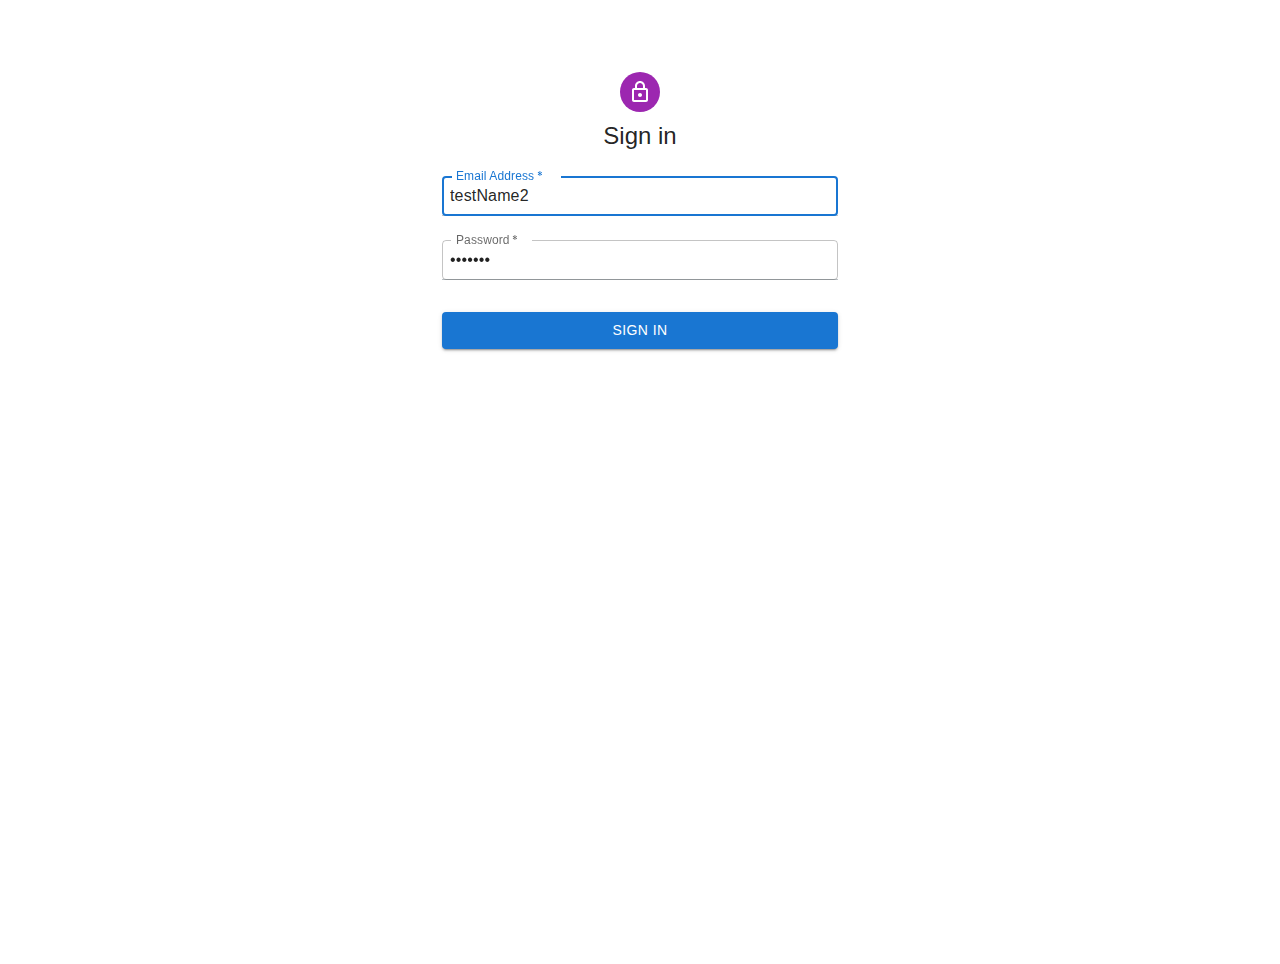
==== admin/index.html @ d73c733b "whith3000" ====
<!doctype html><html lang="en"><head><meta charset="utf-8"/><link rel="icon" href="/admin/favicon.ico"/><meta name="viewport" content="width=device-width,initial-scale=1"/><meta name="theme-color" content="#000000"/><meta name="description" content="Web site created using create-react-app"/><link rel="manifest" href="/admin/manifest.json"/><title>Melqonyan Realty</title><script defer="defer" src="/admin/static/js/main.f5e648f4.js"></script><link href="/admin/static/css/main.04e61d15.css" rel="stylesheet"></head><body><div id="root"></div></body></html>
---- admin/static/css/main.04e61d15.css ----
@import url(https://fonts.googleapis.com/css?family=Poppins:200,300,400,500,600,700,800,900&display=swap);*{box-sizing:border-box;font-family:Poppins,sans-serif;margin:0;padding:0}::-webkit-scrollbar-track{background-color:#fff;-webkit-box-shadow:inset 0 0 6px rgba(0,0,0,.4)}::-webkit-scrollbar{background-color:#fff;width:8px}::-webkit-scrollbar-thumb{background-color:#11101d;background-image:-webkit-linear-gradient(90deg,transparent,hsla(0,0%,61%,.4) 50%,transparent,transparent);border-radius:5px}body{min-height:100vh;position:relative;width:100%}fieldset{border:0;margin:0;padding:0}fieldset+fieldset{margin-top:24px}label{color:#2b2e4a;display:block;margin-bottom:8px}input:not([type=checkbox]):not([type=radio]),select,textarea{border:0;border-bottom:1px solid #bdc3c7;padding:8px;transition:border-bottom-color .15s ease-in;width:100%}input:not([type=checkbox]):not([type=radio]):focus,select:focus,textarea:focus{border-bottom-color:#3fc1c9;outline:0}input[type=checkbox],input[type=radio]{margin-right:8px}textarea{resize:vertical}button{background-color:#11101d;border:0;border-radius:2px;color:#fff;cursor:pointer;display:block;font-size:16px;margin-left:auto;margin-right:auto;padding:8px 16px;transition:background-color .15s ease-in}button:focus:active{background-color:#211f39}button:focus{outline:0}button:hover{background-color:#221f39}.sidebar{background:#11101d;display:flex;flex-direction:column;height:100%;justify-content:space-between;left:0;padding:2px 6px;position:fixed;top:0;transition:all .5s ease;width:60px}.sidebar.active{width:240px}.sidebar .logo_content .logo{align-items:center;color:#fff;display:flex;font-size:20px;height:50px;justify-content:space-between;opacity:0;pointer-events:none;width:100%}.sidebar.active .logo_content .logo{opacity:1;pointer-events:none}.logo_content.logo i{font-size:28px;margin-right:5px}.logo_content .logo .logo_name{font-size:20px;font-weight:400}.sidebar #btn{color:#fff;font-size:20px;height:50px;left:50%;line-height:50px;position:absolute;text-align:center;top:6px;-webkit-transform:translateX(-50%);transform:translateX(-50%);width:50px}.sidebar.active #btn{left:90%}.sidebar ul{margin-top:20px}.sidebar ul li{height:50px;line-height:50px;list-style:none;margin-top:0 5px;position:relative;width:100%}.sidebar ul li .tooltip{background:#fff;border-radius:6px;box-shadow:0 5px 10px rgba(0,0,0,.2);display:block;height:35px;left:122px;line-height:35px;opacity:0;pointer-events:none;position:absolute;text-align:center;top:0;-webkit-transform:translate(-50%,-50%);transform:translate(-50%,-50%);transition:0s;width:122px}.sidebar.active ul li .tooltip{display:none}.sidebar ul li:hover .tooltip{opacity:1;top:50%;transition:all .5s ease}.sidebar ul li input{background:#1d1b31;border:none;border-radius:12px;color:#fff;font-size:18px;height:100%;left:0;outline:none;padding-left:50px;position:absolute;top:0;width:100%}.sidebar ul li .bx-search{color:#fff;font-size:22px;position:absolute;transition:all .5s ease;z-index:99}.sidebar ul li .bx-search:hover{background:#fff;color:#11101d}.sidebar.active ul li .bx-search:hover{background:#1d1b31;color:#fff}.sidebar ul li a{align-items:center;border-radius:12px;color:#fff;display:flex;justify-content:space-around;text-decoration:none;transition:all .4s ease;white-space:nowrap}.sidebar ul li a.active,.sidebar ul li a:hover{background:#fff;color:#11101d}.sidebar ul li i{border-radius:12px;font-size:20px;height:50px;line-height:50px;min-width:50px;text-align:center}.sidebar .link_names{opacity:0;pointer-events:none;width:100px}.sidebar.active .link_names{opacity:1;pointer-events:auto}.sidebar .profile_content{bottom:0;color:#fff;left:0;position:absolute;width:100%}.sidebar .profile_content .profile{background:#1d1b31;height:60px;padding:10px 6px;position:relative}.profile_content .profile .profile_details{align-items:center;display:flex;opacity:0;pointer-events:none;white-space:nowrap}.sidebar.active .profile .profile_details{opacity:1;pointer-events:auto}.profile .profile_details img{border-radius:12px;height:40px;object-fit:cover;width:40px}.profile .profile_details .name_job{margin-left:10px}.profile .profile_details .name{font-size:15px;font-weight:400}.profile .profile_details .job{font-size:12px}.profile #log_out{border-radius:12px;bottom:5px;font-size:20px;left:50%;line-height:50px;min-width:50px;position:absolute;text-align:center;-webkit-transform:translateX(-50%);transform:translateX(-50%)}.profile #log_out:hover{background:#fff;color:#11101d}.sidebar.active .profile #log_out{left:88%}.home_content{left:60px;position:absolute;width:calc(100% - 60px)}.sidebar.active~.home_content{left:240px;width:calc(100% - 240px)}.home_content .text{color:#1d1b31;font-size:25px;font-weight:500;margin:12px}.Search{align-items:flex-end!important;display:flex;flex-wrap:wrap;justify-content:space-between;padding:10px 25px}.Search>*{box-sizing:border-box;width:30%}.Search>div{align-items:flex-end;display:flex;justify-content:space-around}.Search>div>*{width:45%}.search-wrapper{border-bottom:none!important}.highlightOption,.multiSelectContainer li:hover{background-color:#3c3c3c}input:not([type=checkbox]):not([type=radio]):focus,select:focus,textarea:focus{border-bottom-color:#c5c5c5!important}.toggleSearch{cursor:pointer;font-weight:900;margin-left:15px}.toggleSearch>svg{margin-bottom:-7px}.print{font-size:20px;margin:0 10px 0 0;padding:5px 5px 0;z-index:5}.CreateContainer{padding:50px 0}.CreateContainer form div{align-items:center;display:flex;flex-wrap:wrap}.CreateContainer div fieldset{margin:20px 2%;width:21%}.plan{display:flex}.plan>*{margin:20px 2%;width:21%!important}.plan button{background-color:red}form>.plan button{background-color:green}.page_404{background:#fff;font-family:Arvo,serif;padding:40px 0;text-align:center}.page_404 img{width:100%}.four_zero_four_bg{background-image:url(https://cdn.dribbble.com/users/285475/screenshots/2083086/dribbble_1.gif);background-position:50%;background-repeat:no-repeat;height:400px}.four_zero_four_bg h1,.four_zero_four_bg h3{font-size:80px}.link_404{background:#39ac31;color:#fff!important;cursor:pointer;display:inline-block;margin:20px 0;padding:10px 20px}.link_404:hover{background:#0c8104}.contant_box_404{margin-top:-50px}.uploader{clear:both;display:block;margin:25px auto;max-width:600px;width:100%}.uploader label{background:#fff;border:3px solid #eee;border-radius:7px;clear:both;float:left;padding:2rem 1.5rem;text-align:center;transition:all .2s ease;-webkit-user-select:none;user-select:none;width:100%}.uploader label:hover{border-color:#11101d}.uploader label.hover{border:3px solid #11101d;box-shadow:inset 0 0 0 6px #eee}.uploader label.hover #start i.fa{opacity:.3;-webkit-transform:scale(.8);transform:scale(.8)}.uploader #start{clear:both;float:left;width:100%}.uploader #start.hidden{display:none}.uploader #start i.fa{font-size:50px;margin-bottom:1rem;transition:all .2s ease-in-out}.uploader #response{clear:both;float:left;width:100%}.uploader #response.hidden{display:none}.uploader #response #messages{margin-bottom:.5rem}.uploader #file-image{display:inline;height:auto;margin:0 auto .5rem;max-width:180px;width:auto}.uploader #file-image.hidden{display:none}.uploader #notimage{clear:both;display:block;float:left;width:100%}.uploader #notimage.hidden{display:none}.uploader .progress,.uploader progress{background-color:#eee;border:0;border-radius:4px;clear:both;display:inline;height:8px;margin:0 auto;max-width:180px;overflow:hidden;width:100%}.uploader .progress[value]::-webkit-progress-bar{background-color:#eee;border-radius:4px}.uploader .progress[value]::-webkit-progress-value{background:linear-gradient(90deg,#393f90 0,#11101d 50%);border-radius:4px}.uploader .progress[value]::-moz-progress-bar{background:linear-gradient(90deg,#393f90 0,#11101d 50%);border-radius:4px}.uploader input[type=file]{display:none}.uploader div{color:#5f6982;margin:0 0 .5rem}.uploader .btn{background:#11101d;border:#11101d;border-radius:.2rem;box-sizing:border-box;clear:both;color:#fff;cursor:pointer;display:inline-block;font-family:inherit;font-size:14px;font-weight:700;height:36px;line-height:36px;margin:.5rem .5rem 1rem;outline:none;padding:0 1rem;text-decoration:none;text-transform:none;transition:all .2s ease-in-out}.gallery{display:flex;flex-wrap:wrap;justify-content:space-around;width:100%}.gallery div{cursor:pointer;width:300px}.gallery div img{width:100%}.popUp{background:#000000c4;height:100vh;left:0;position:fixed;top:0;width:100vw;z-index:5}.popUp button{background-color:red;margin-top:10px;z-index:9999}.popUp button:hover{background-color:#de0000}.rtds-single-slide-styles img{height:75vh!important}.rtds-slider-wrapper{padding-top:45vh!important}.sliderBtn{color:#fff;cursor:pointer;font-size:70px;position:absolute;top:45vh;z-index:78}.sliderBtn:hover{color:#dcdcdc;-webkit-transform:scale(1.2);transform:scale(1.2)}.sliderBtn.left{left:10px}.sliderBtn.right{right:10px}.closePopUp{color:red;cursor:pointer;font-size:35px;font-weight:900;position:absolute;right:25px;top:25px;z-index:89}.popUpVideo{width:340px!important}.popUpVideo>button{background-color:red;display:none!important}.popUpVideo:hover>button{display:block!important}.lds-dual-ring{display:inline-block;height:80px;width:80px}.lds-dual-ring:after{-webkit-animation:lds-dual-ring 1.2s linear infinite;animation:lds-dual-ring 1.2s linear infinite;border-color:#000 transparent;border-radius:50%;border-style:solid;border-width:6px;content:" ";display:block;height:64px;margin:8px;width:64px}@-webkit-keyframes lds-dual-ring{0%{-webkit-transform:rotate(0deg);transform:rotate(0deg)}to{-webkit-transform:rotate(1turn);transform:rotate(1turn)}}@keyframes lds-dual-ring{0%{-webkit-transform:rotate(0deg);transform:rotate(0deg)}to{-webkit-transform:rotate(1turn);transform:rotate(1turn)}}
/*# sourceMappingURL=main.04e61d15.css.map*/
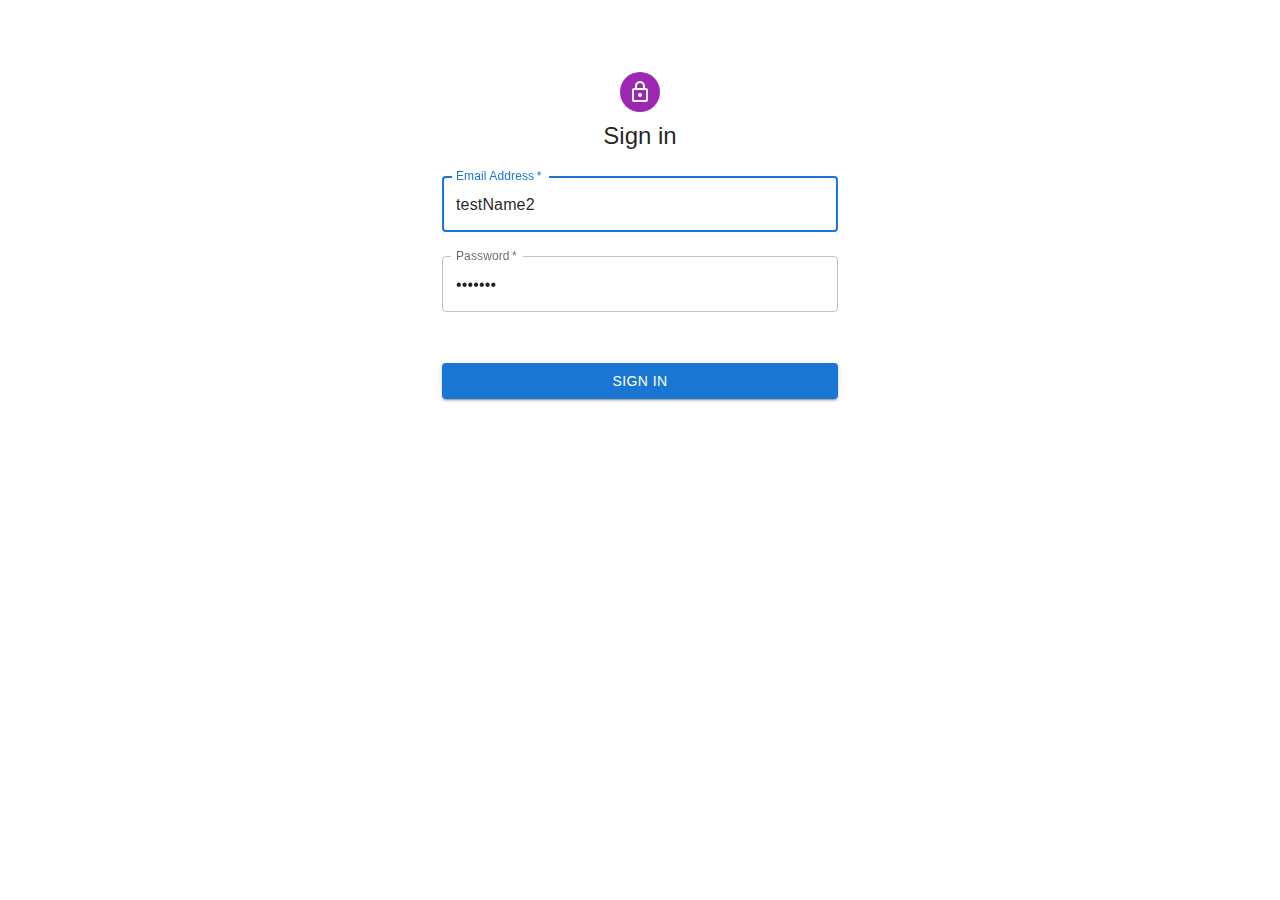
==== commit 6d5b3a74: "whithnewapi" ====
--- a/admin/index.html
+++ b/admin/index.html
@@ -1 +1 @@
-<!doctype html><html lang="en"><head><meta charset="utf-8"/><link rel="icon" href="/admin/favicon.ico"/><meta name="viewport" content="width=device-width,initial-scale=1"/><meta name="theme-color" content="#000000"/><meta name="description" content="Web site created using create-react-app"/><link rel="manifest" href="/admin/manifest.json"/><title>Melqonyan Realty</title><script defer="defer" src="/admin/static/js/main.f5e648f4.js"></script><link href="/admin/static/css/main.04e61d15.css" rel="stylesheet"></head><body><div id="root"></div></body></html>+<!doctype html><html lang="en"><head><meta charset="utf-8"/><link rel="icon" href="/admin/favicon.ico"/><meta name="viewport" content="width=device-width,initial-scale=1"/><meta name="theme-color" content="#000000"/><meta name="description" content="Web site created using create-react-app"/><link rel="manifest" href="/admin/manifest.json"/><title>Melqonyan Realty</title><script defer="defer" src="/admin/static/js/main.3467f061.js"></script><link href="/admin/static/css/main.04e61d15.css" rel="stylesheet"></head><body><div id="root"></div></body></html>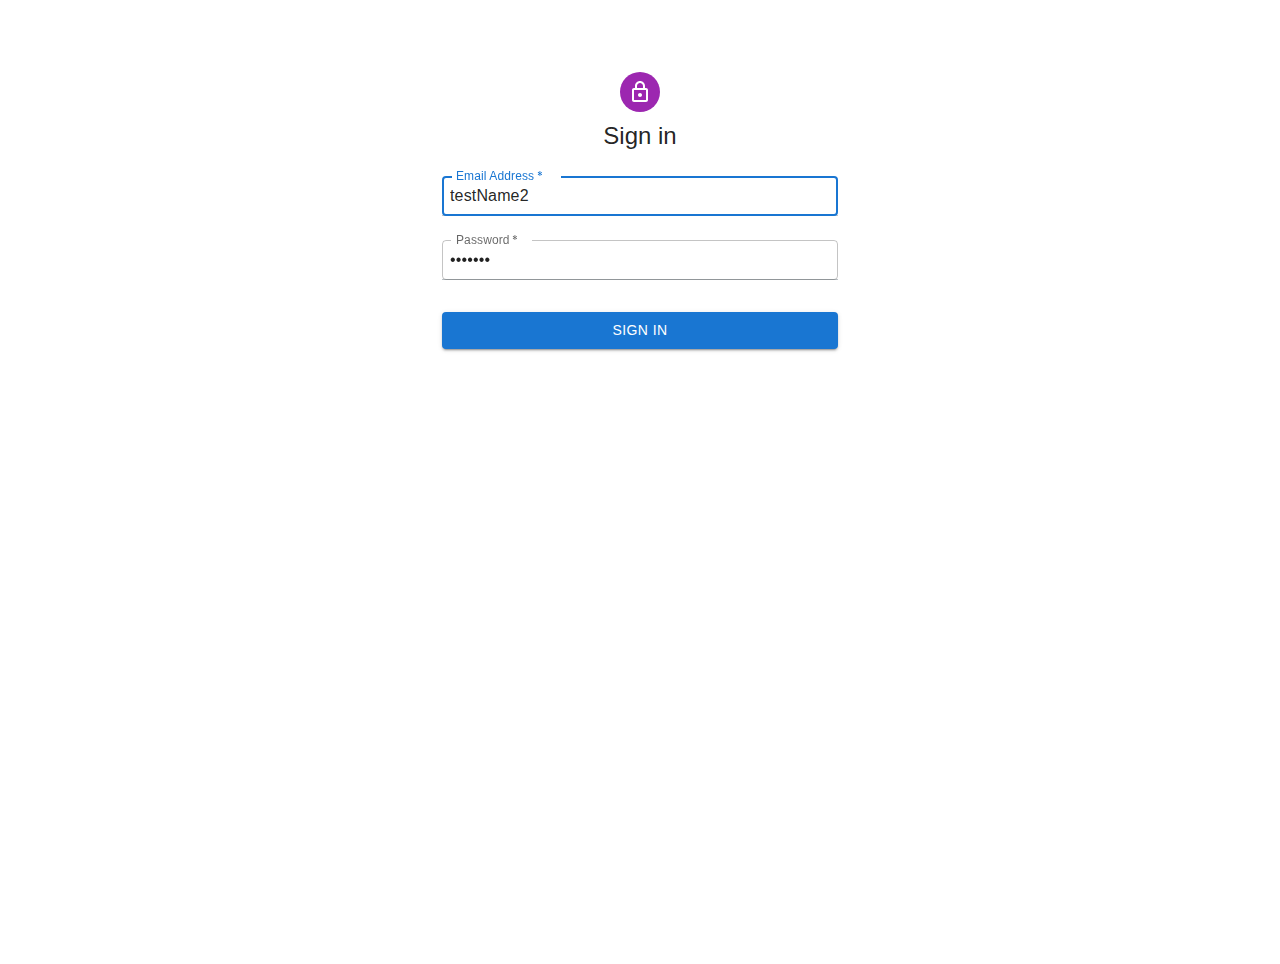
==== commit a85e44d9: "finish" ====
--- a/admin/index.html
+++ b/admin/index.html
@@ -1 +1 @@
-<!doctype html><html lang="en"><head><meta charset="utf-8"/><link rel="icon" href="/admin/favicon.ico"/><meta name="viewport" content="width=device-width,initial-scale=1"/><meta name="theme-color" content="#000000"/><meta name="description" content="Web site created using create-react-app"/><link rel="manifest" href="/admin/manifest.json"/><title>Melqonyan Realty</title><script defer="defer" src="/admin/static/js/main.3467f061.js"></script><link href="/admin/static/css/main.04e61d15.css" rel="stylesheet"></head><body><div id="root"></div></body></html>+<!doctype html><html lang="en"><head><meta charset="utf-8"/><link rel="icon" href="/admin/favicon.ico"/><meta name="viewport" content="width=device-width,initial-scale=1"/><meta name="theme-color" content="#000000"/><meta name="description" content="Web site created using create-react-app"/><link rel="manifest" href="/admin/manifest.json"/><title>Melqonyan Realty</title><script defer="defer" src="/admin/static/js/main.56b7d338.js"></script><link href="/admin/static/css/main.04e61d15.css" rel="stylesheet"></head><body><div id="root"></div></body></html>--- a/admin/static/css/main.04e61d15.css
+++ b/admin/static/css/main.04e61d15.css
@@ -0,0 +1,2 @@
+@import url(https://fonts.googleapis.com/css?family=Poppins:200,300,400,500,600,700,800,900&display=swap);*{box-sizing:border-box;font-family:Poppins,sans-serif;margin:0;padding:0}::-webkit-scrollbar-track{background-color:#fff;-webkit-box-shadow:inset 0 0 6px rgba(0,0,0,.4)}::-webkit-scrollbar{background-color:#fff;width:8px}::-webkit-scrollbar-thumb{background-color:#11101d;background-image:-webkit-linear-gradient(90deg,transparent,hsla(0,0%,61%,.4) 50%,transparent,transparent);border-radius:5px}body{min-height:100vh;position:relative;width:100%}fieldset{border:0;margin:0;padding:0}fieldset+fieldset{margin-top:24px}label{color:#2b2e4a;display:block;margin-bottom:8px}input:not([type=checkbox]):not([type=radio]),select,textarea{border:0;border-bottom:1px solid #bdc3c7;padding:8px;transition:border-bottom-color .15s ease-in;width:100%}input:not([type=checkbox]):not([type=radio]):focus,select:focus,textarea:focus{border-bottom-color:#3fc1c9;outline:0}input[type=checkbox],input[type=radio]{margin-right:8px}textarea{resize:vertical}button{background-color:#11101d;border:0;border-radius:2px;color:#fff;cursor:pointer;display:block;font-size:16px;margin-left:auto;margin-right:auto;padding:8px 16px;transition:background-color .15s ease-in}button:focus:active{background-color:#211f39}button:focus{outline:0}button:hover{background-color:#221f39}.sidebar{background:#11101d;display:flex;flex-direction:column;height:100%;justify-content:space-between;left:0;padding:2px 6px;position:fixed;top:0;transition:all .5s ease;width:60px}.sidebar.active{width:240px}.sidebar .logo_content .logo{align-items:center;color:#fff;display:flex;font-size:20px;height:50px;justify-content:space-between;opacity:0;pointer-events:none;width:100%}.sidebar.active .logo_content .logo{opacity:1;pointer-events:none}.logo_content.logo i{font-size:28px;margin-right:5px}.logo_content .logo .logo_name{font-size:20px;font-weight:400}.sidebar #btn{color:#fff;font-size:20px;height:50px;left:50%;line-height:50px;position:absolute;text-align:center;top:6px;-webkit-transform:translateX(-50%);transform:translateX(-50%);width:50px}.sidebar.active #btn{left:90%}.sidebar ul{margin-top:20px}.sidebar ul li{height:50px;line-height:50px;list-style:none;margin-top:0 5px;position:relative;width:100%}.sidebar ul li .tooltip{background:#fff;border-radius:6px;box-shadow:0 5px 10px rgba(0,0,0,.2);display:block;height:35px;left:122px;line-height:35px;opacity:0;pointer-events:none;position:absolute;text-align:center;top:0;-webkit-transform:translate(-50%,-50%);transform:translate(-50%,-50%);transition:0s;width:122px}.sidebar.active ul li .tooltip{display:none}.sidebar ul li:hover .tooltip{opacity:1;top:50%;transition:all .5s ease}.sidebar ul li input{background:#1d1b31;border:none;border-radius:12px;color:#fff;font-size:18px;height:100%;left:0;outline:none;padding-left:50px;position:absolute;top:0;width:100%}.sidebar ul li .bx-search{color:#fff;font-size:22px;position:absolute;transition:all .5s ease;z-index:99}.sidebar ul li .bx-search:hover{background:#fff;color:#11101d}.sidebar.active ul li .bx-search:hover{background:#1d1b31;color:#fff}.sidebar ul li a{align-items:center;border-radius:12px;color:#fff;display:flex;justify-content:space-around;text-decoration:none;transition:all .4s ease;white-space:nowrap}.sidebar ul li a.active,.sidebar ul li a:hover{background:#fff;color:#11101d}.sidebar ul li i{border-radius:12px;font-size:20px;height:50px;line-height:50px;min-width:50px;text-align:center}.sidebar .link_names{opacity:0;pointer-events:none;width:100px}.sidebar.active .link_names{opacity:1;pointer-events:auto}.sidebar .profile_content{bottom:0;color:#fff;left:0;position:absolute;width:100%}.sidebar .profile_content .profile{background:#1d1b31;height:60px;padding:10px 6px;position:relative}.profile_content .profile .profile_details{align-items:center;display:flex;opacity:0;pointer-events:none;white-space:nowrap}.sidebar.active .profile .profile_details{opacity:1;pointer-events:auto}.profile .profile_details img{border-radius:12px;height:40px;object-fit:cover;width:40px}.profile .profile_details .name_job{margin-left:10px}.profile .profile_details .name{font-size:15px;font-weight:400}.profile .profile_details .job{font-size:12px}.profile #log_out{border-radius:12px;bottom:5px;font-size:20px;left:50%;line-height:50px;min-width:50px;position:absolute;text-align:center;-webkit-transform:translateX(-50%);transform:translateX(-50%)}.profile #log_out:hover{background:#fff;color:#11101d}.sidebar.active .profile #log_out{left:88%}.home_content{left:60px;position:absolute;width:calc(100% - 60px)}.sidebar.active~.home_content{left:240px;width:calc(100% - 240px)}.home_content .text{color:#1d1b31;font-size:25px;font-weight:500;margin:12px}.Search{align-items:flex-end!important;display:flex;flex-wrap:wrap;justify-content:space-between;padding:10px 25px}.Search>*{box-sizing:border-box;width:30%}.Search>div{align-items:flex-end;display:flex;justify-content:space-around}.Search>div>*{width:45%}.search-wrapper{border-bottom:none!important}.highlightOption,.multiSelectContainer li:hover{background-color:#3c3c3c}input:not([type=checkbox]):not([type=radio]):focus,select:focus,textarea:focus{border-bottom-color:#c5c5c5!important}.toggleSearch{cursor:pointer;font-weight:900;margin-left:15px}.toggleSearch>svg{margin-bottom:-7px}.print{font-size:20px;margin:0 10px 0 0;padding:5px 5px 0;z-index:5}.CreateContainer{padding:50px 0}.CreateContainer form div{align-items:center;display:flex;flex-wrap:wrap}.CreateContainer div fieldset{margin:20px 2%;width:21%}.plan{display:flex}.plan>*{margin:20px 2%;width:21%!important}.plan button{background-color:red}form>.plan button{background-color:green}.page_404{background:#fff;font-family:Arvo,serif;padding:40px 0;text-align:center}.page_404 img{width:100%}.four_zero_four_bg{background-image:url(https://cdn.dribbble.com/users/285475/screenshots/2083086/dribbble_1.gif);background-position:50%;background-repeat:no-repeat;height:400px}.four_zero_four_bg h1,.four_zero_four_bg h3{font-size:80px}.link_404{background:#39ac31;color:#fff!important;cursor:pointer;display:inline-block;margin:20px 0;padding:10px 20px}.link_404:hover{background:#0c8104}.contant_box_404{margin-top:-50px}.uploader{clear:both;display:block;margin:25px auto;max-width:600px;width:100%}.uploader label{background:#fff;border:3px solid #eee;border-radius:7px;clear:both;float:left;padding:2rem 1.5rem;text-align:center;transition:all .2s ease;-webkit-user-select:none;user-select:none;width:100%}.uploader label:hover{border-color:#11101d}.uploader label.hover{border:3px solid #11101d;box-shadow:inset 0 0 0 6px #eee}.uploader label.hover #start i.fa{opacity:.3;-webkit-transform:scale(.8);transform:scale(.8)}.uploader #start{clear:both;float:left;width:100%}.uploader #start.hidden{display:none}.uploader #start i.fa{font-size:50px;margin-bottom:1rem;transition:all .2s ease-in-out}.uploader #response{clear:both;float:left;width:100%}.uploader #response.hidden{display:none}.uploader #response #messages{margin-bottom:.5rem}.uploader #file-image{display:inline;height:auto;margin:0 auto .5rem;max-width:180px;width:auto}.uploader #file-image.hidden{display:none}.uploader #notimage{clear:both;display:block;float:left;width:100%}.uploader #notimage.hidden{display:none}.uploader .progress,.uploader progress{background-color:#eee;border:0;border-radius:4px;clear:both;display:inline;height:8px;margin:0 auto;max-width:180px;overflow:hidden;width:100%}.uploader .progress[value]::-webkit-progress-bar{background-color:#eee;border-radius:4px}.uploader .progress[value]::-webkit-progress-value{background:linear-gradient(90deg,#393f90 0,#11101d 50%);border-radius:4px}.uploader .progress[value]::-moz-progress-bar{background:linear-gradient(90deg,#393f90 0,#11101d 50%);border-radius:4px}.uploader input[type=file]{display:none}.uploader div{color:#5f6982;margin:0 0 .5rem}.uploader .btn{background:#11101d;border:#11101d;border-radius:.2rem;box-sizing:border-box;clear:both;color:#fff;cursor:pointer;display:inline-block;font-family:inherit;font-size:14px;font-weight:700;height:36px;line-height:36px;margin:.5rem .5rem 1rem;outline:none;padding:0 1rem;text-decoration:none;text-transform:none;transition:all .2s ease-in-out}.gallery{display:flex;flex-wrap:wrap;justify-content:space-around;width:100%}.gallery div{cursor:pointer;width:300px}.gallery div img{width:100%}.popUp{background:#000000c4;height:100vh;left:0;position:fixed;top:0;width:100vw;z-index:5}.popUp button{background-color:red;margin-top:10px;z-index:9999}.popUp button:hover{background-color:#de0000}.rtds-single-slide-styles img{height:75vh!important}.rtds-slider-wrapper{padding-top:45vh!important}.sliderBtn{color:#fff;cursor:pointer;font-size:70px;position:absolute;top:45vh;z-index:78}.sliderBtn:hover{color:#dcdcdc;-webkit-transform:scale(1.2);transform:scale(1.2)}.sliderBtn.left{left:10px}.sliderBtn.right{right:10px}.closePopUp{color:red;cursor:pointer;font-size:35px;font-weight:900;position:absolute;right:25px;top:25px;z-index:89}.popUpVideo{width:340px!important}.popUpVideo>button{background-color:red;display:none!important}.popUpVideo:hover>button{display:block!important}.lds-dual-ring{display:inline-block;height:80px;width:80px}.lds-dual-ring:after{-webkit-animation:lds-dual-ring 1.2s linear infinite;animation:lds-dual-ring 1.2s linear infinite;border-color:#000 transparent;border-radius:50%;border-style:solid;border-width:6px;content:" ";display:block;height:64px;margin:8px;width:64px}@-webkit-keyframes lds-dual-ring{0%{-webkit-transform:rotate(0deg);transform:rotate(0deg)}to{-webkit-transform:rotate(1turn);transform:rotate(1turn)}}@keyframes lds-dual-ring{0%{-webkit-transform:rotate(0deg);transform:rotate(0deg)}to{-webkit-transform:rotate(1turn);transform:rotate(1turn)}}
+/*# sourceMappingURL=main.04e61d15.css.map*/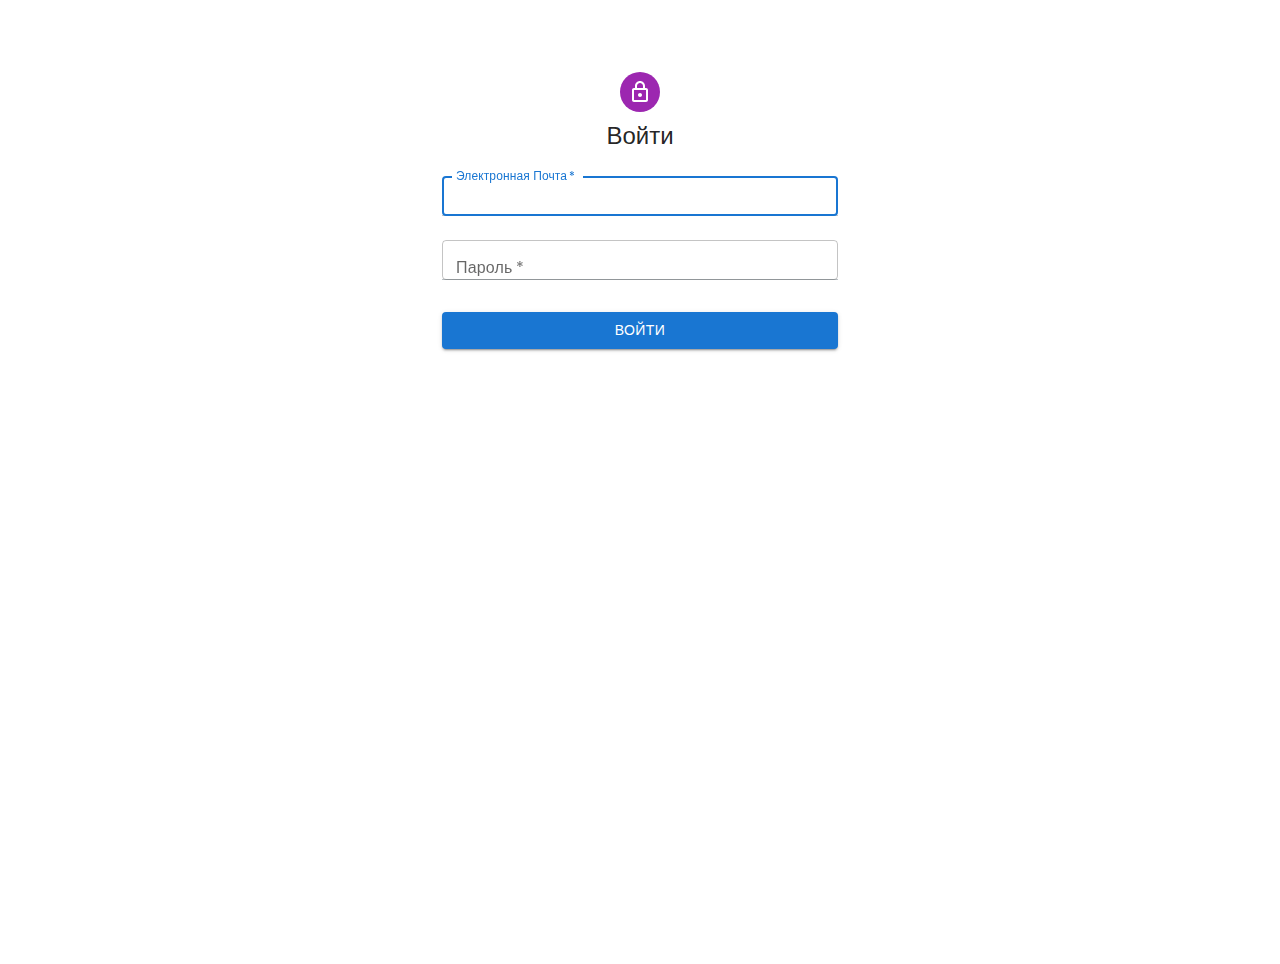
==== commit 01f47969: "sovsem-finish" ====
--- a/admin/index.html
+++ b/admin/index.html
@@ -1 +1 @@
-<!doctype html><html lang="en"><head><meta charset="utf-8"/><link rel="icon" href="/admin/favicon.ico"/><meta name="viewport" content="width=device-width,initial-scale=1"/><meta name="theme-color" content="#000000"/><meta name="description" content="Web site created using create-react-app"/><link rel="manifest" href="/admin/manifest.json"/><title>Melqonyan Realty</title><script defer="defer" src="/admin/static/js/main.56b7d338.js"></script><link href="/admin/static/css/main.04e61d15.css" rel="stylesheet"></head><body><div id="root"></div></body></html>+<!doctype html><html lang="en"><head><meta charset="utf-8"/><link rel="icon" href="/admin/favicon.ico"/><meta name="viewport" content="width=device-width,initial-scale=1"/><meta name="theme-color" content="#000000"/><meta name="description" content="Web site created using create-react-app"/><link rel="manifest" href="/admin/manifest.json"/><title>Melqonyan Realty</title><script defer="defer" src="/admin/static/js/main.326663cc.js"></script><link href="/admin/static/css/main.04e61d15.css" rel="stylesheet"></head><body><div id="root"></div></body></html>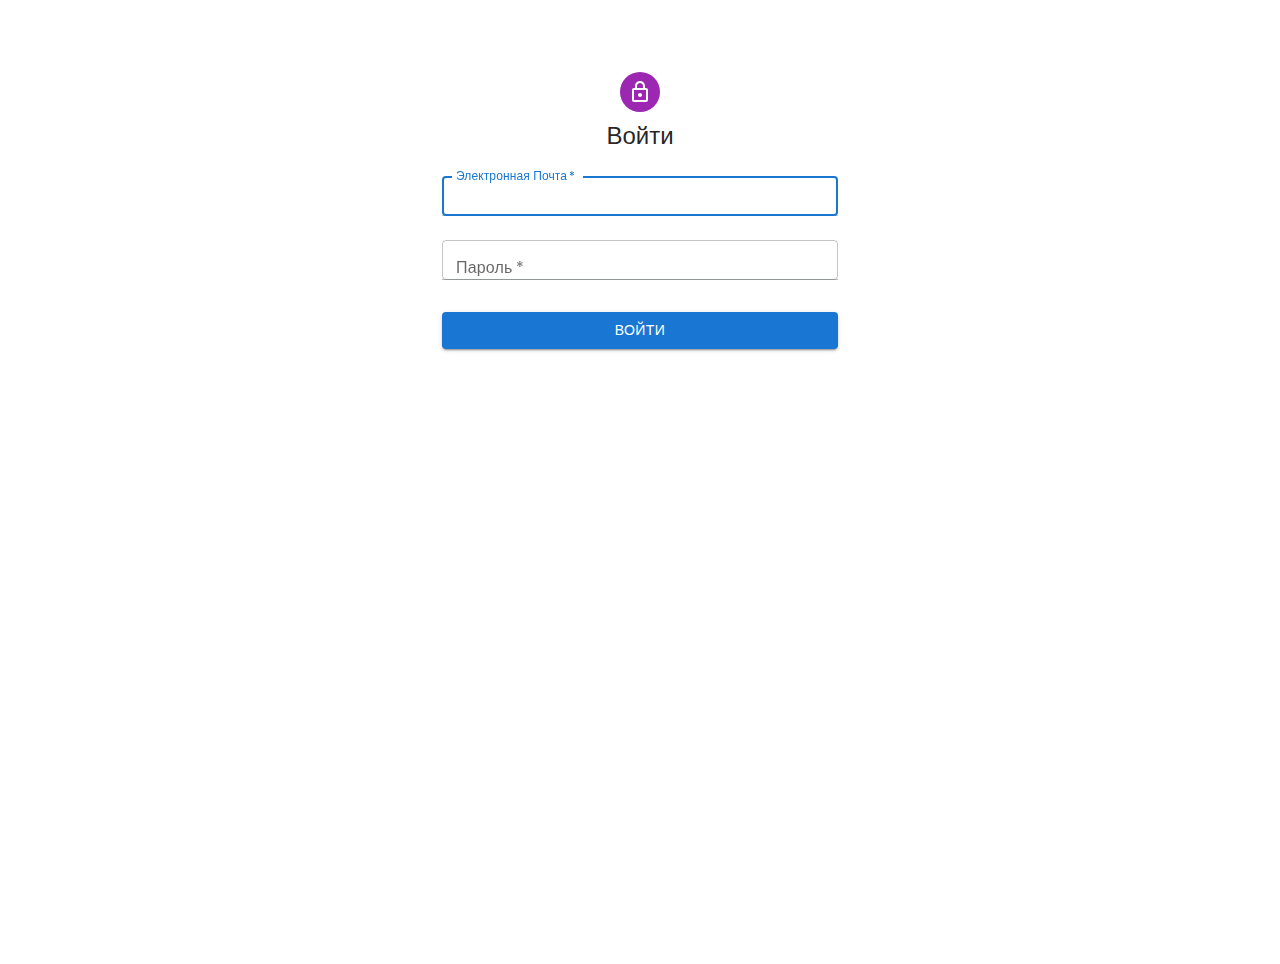
==== commit fee63f01: "mmm" ====
--- a/admin/index.html
+++ b/admin/index.html
@@ -1 +1 @@
-<!doctype html><html lang="en"><head><meta charset="utf-8"/><link rel="icon" href="/admin/favicon.ico"/><meta name="viewport" content="width=device-width,initial-scale=1"/><meta name="theme-color" content="#000000"/><meta name="description" content="Web site created using create-react-app"/><link rel="manifest" href="/admin/manifest.json"/><title>Melqonyan Realty</title><script defer="defer" src="/admin/static/js/main.326663cc.js"></script><link href="/admin/static/css/main.04e61d15.css" rel="stylesheet"></head><body><div id="root"></div></body></html>+<!doctype html><html lang="en"><head><meta charset="utf-8"/><link rel="icon" href="/admin/favicon.ico"/><meta name="viewport" content="width=device-width,initial-scale=1"/><meta name="theme-color" content="#000000"/><meta name="description" content="Web site created using create-react-app"/><link rel="manifest" href="/admin/manifest.json"/><title>Melqonyan Realty</title><script defer="defer" src="/admin/static/js/main.41b18ba5.js"></script><link href="/admin/static/css/main.04e61d15.css" rel="stylesheet"></head><body><div id="root"></div></body></html>